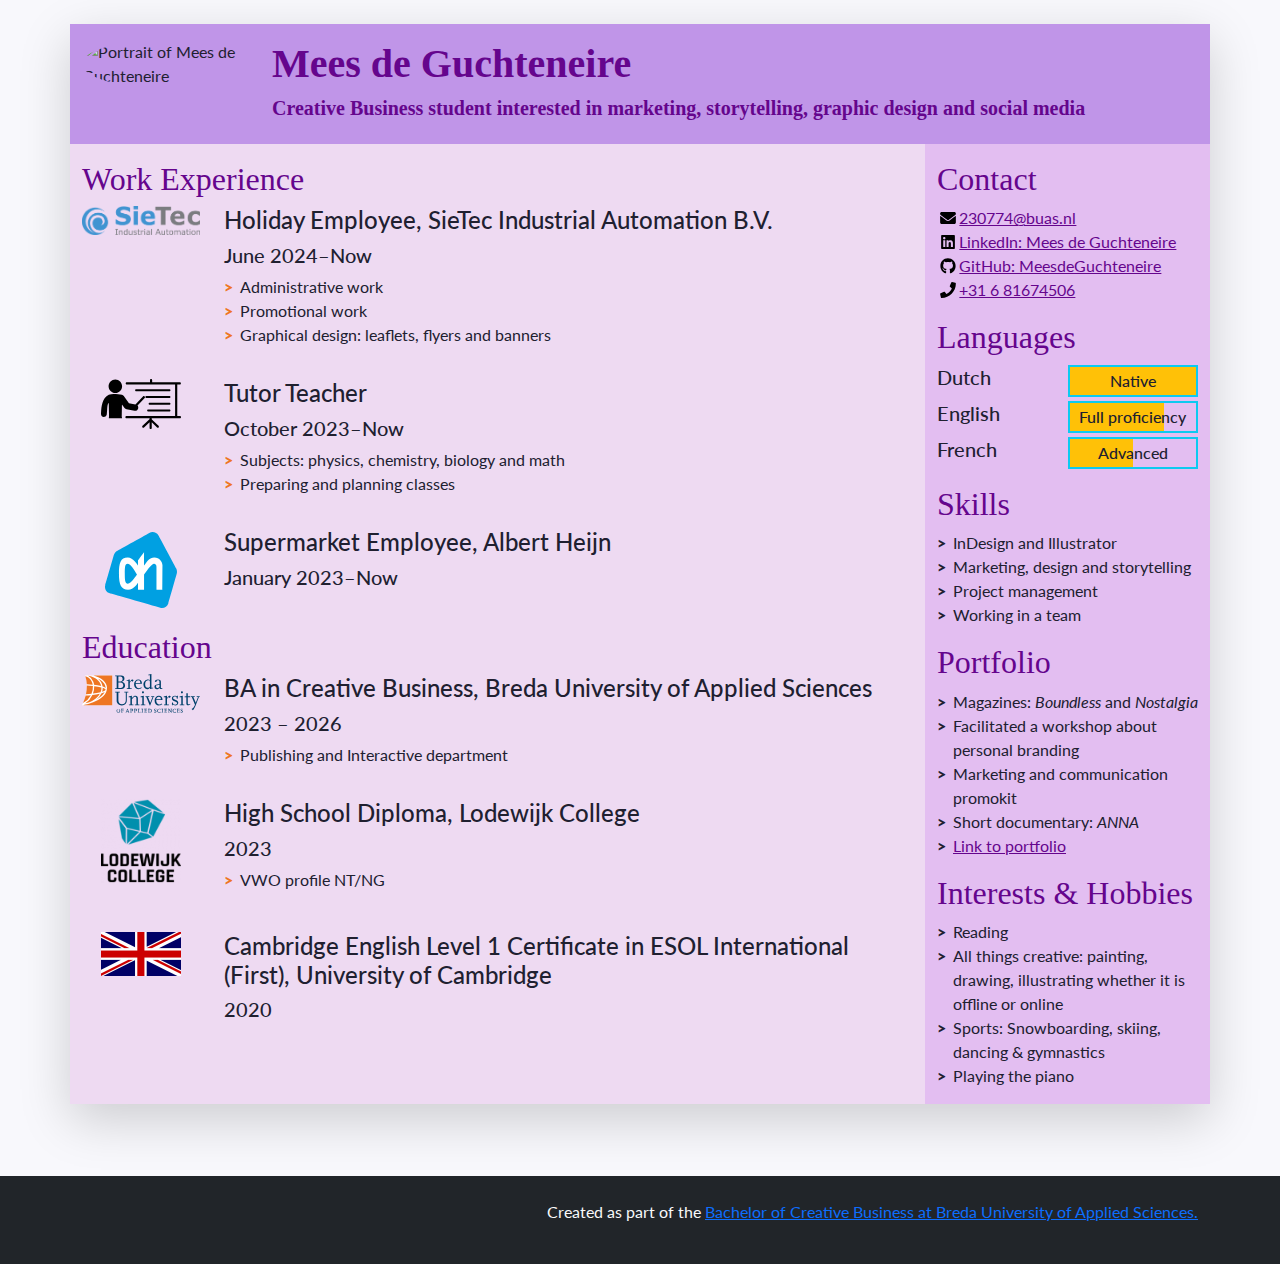
==== index.html @ fd17fecc "code change" ====
<!doctype html>
<html class="h-100" lang="en">
  
  <!-- An HTML document always starts with a "head", i.e. information about the page that isn't directly visible -->
  <head>
    <meta charset="utf-8">
    <meta name="viewport" content="width=device-width, initial-scale=1, shrink-to-fit=no">

    <!-- Links to the CSS styles from Bootstrap. -->
    <!-- -->
    <link href="https://cdn.jsdelivr.net/npm/bootstrap@5.3.3/dist/css/bootstrap.min.css" rel="stylesheet" integrity="sha384-QWTKZyjpPEjISv5WaRU9OFeRpok6YctnYmDr5pNlyT2bRjXh0JMhjY6hW+ALEwIH" crossorigin="anonymous">
    <!-- -->

    <!-- Links to our additional CSS styles -->
    <link rel="stylesheet" href="css/styles.css">
	  

    <title>Mees de Guchteneire's Resumé</title>
  </head>
  <!-- End of the head -->

  <!-- Start of the body, which contains everything visible on the page -->
  <body class="d-flex flex-column h-100 justify-content-between">

    <!--
      We use a Bootstrap container to align contents.
      The "container" class can be replaced by "container-fluid" to make a full width page.
      The "my-sm-4" class adds a margin (m) vertical (y) at sizes small (-sm-) and above, of 4 x 6 pixels
      The "resume-container" class doesn't come from Bootstrap, you can use it for your own styles
    -->
    <div class="container shadow-lg my-sm-4 resume-container">

      <!--
        <header> is a semantic element: it works exactly like <div>, but it gives information about the role of the code below.
        The "row" class is used for the Bootstrap grid.
      -->
      <header class="row resume-header justify-content-center">
        <!--
          A container to wrap around the portrait and align it. We use Bootstrap grid columns.
          This constrains the portrait to columns of decreasing sizes
        -->
        <div class="portrait-container col-5 col-sm-4 col-md-3 col-lg-2">
          <!--
            "w-100" makes sure the image takes the full width of the column it's in
            "rounded-circle" cuts a circle around the image
          -->
          <img class="w-100 rounded-circle my-3" src="images/profile-picture/cvpicture.png" alt="Portrait of Mees de Guchteneire" width="1775">
        </div>
        <!--
          A container to wrap around your name and tagline. Full-width at small size, then columns of increasing size.
        -->
        <div class="col-12 col-sm-8 col-md-9 col-lg-10 my-3 header-content">
          <h1 class="meescolor"><strong>Mees de Guchteneire</strong></h1>
          <h5 class="meescolor"><strong>Creative Business student interested in marketing, storytelling, graphic design and social media</strong></h5>
        </div>
      </header>

      <!--
        Another row in the Bootstrap grid, for the rest of the résumé.
        Biography and other details will be on top of each other at sizes XS and S, then next to each other.
        Use the "flex-row-reverse" class here to swap the columns around.
      -->
      <div class="row resume-bottom">

        <!--
          <main> is another semantic element. It will contain biographical info (professional experience and education).
        -->
        <main class="col-md-7 col-lg-8 col-xl-9 resume-main">

          <!--
            <section> is yet another semantic element. The first one is for professional experience.
          -->
          <section class="my-3 biography-section">
            <h2 class= "subheadermees">Work Experience&nbsp;</h2>
            <!--
              Each list item (li) in the unordered list (ul) below will be one job.
              "list-unstyled" is a class that hides the bullet points of a list.
            -->
            <ul class="biography-list list-unstyled">

              <!-- Top item (generally the latest or most relevant) in professional experience -->
              <li class="biography-item row mb-2">
                <!-- We're using a grid inside a grid so we can align logos and text -->
                <div class="logo-container col-3 col-sm-2 col-md-3 col-lg-2">
                  <img class="biography-logo mw-100 d-block mx-auto" src="images/icons/sieteclogo.png" alt="SieTec Logo" width="1074">
                </div>
                <div class="biography-contents col-9 col-sm-10 col-md-9 col-lg-10">
                  <h4>Holiday Employee, SieTec Industrial Automation B.V.</h4>
                  <h5>June 2024&ndash;Now</h5>
                  <!-- Use the list below to talk about your achievements -->
                  <ul class="biography-details list-unstyled">
                    <li>Administrative work</li>
                    <li>Promotional work</li>
                    <li>Graphical design: leaflets, flyers and banners</li>
                  </ul><br>
                </div>
				  
              </li>

				 
                <!-- We're using a grid inside a grid so we can align logos and text -->
                <li class="biography-item row mb-2">
                <!-- We're using a grid inside a grid so we can align logos and text -->
                <div class="logo-container col-3 col-sm-2 col-md-3 col-lg-2">
                  <img class="biography-logo mw-100 d-block mx-auto" src="images/icons/tutor.svg" alt="Tutor Icon" width="80">
                </div>
                <div class="biography-contents col-9 col-sm-10 col-md-9 col-lg-10">
                  <h4>Tutor Teacher</h4>
                  <h5>October 2023&ndash;Now</h5>
                  <!-- Use the list below to talk about your achievements -->
                  <ul class="biography-details list-unstyled">
                    <li>Subjects: physics, chemistry, biology and math</li>
                    <li>Preparing and planning classes</li>
                  
                  </ul><br>
                </div>
				  
              </li>
			
						
              <!-- 2nd item in professional experience -->
              <li class="biography-item row mb-2">
                <div class="logo-container col-3 col-sm-2 col-md-3 col-lg-2">
                <!-- We're using a grid inside a grid so we can align logos and text -->
                  <img class="biography-logo mw-100 d-block mx-auto" src="images/icons/albertheijn.svg" alt="Albert Heijn Logo" width="80">
                </div>
                <div class="biography-contents col-9 col-sm-10 col-md-9 col-lg-10">
                  <h4>Supermarket Employee, Albert Heijn</h4>
                  <h5>January 2023&ndash;Now</h5>
                  <!-- This entry doesn't have a list of achievements, but you can copy-paste the one from above -->
                </div>
              </li>

            </ul>
          </section>

          <!-- We're done with jobs, let's move on to schools -->

          <section class="my-3 biography-section">
            <h2 class="subheadermees">Education</h2>
            <ul class="biography-list list-unstyled">

              <!-- Top item in education. And by "top", I mean a Bachelor in Creative Business at BUas. -->
              <li class="biography-item row mb-2">
                <div class="logo-container col-3 col-sm-2 col-md-3 col-lg-2">
                  <img class="biography-logo mw-100 d-block mx-auto" src="images/schools/logo-buas.svg" alt="BUas Logo" width="120">
                </div>
                <div class="biography-contents col-9 col-sm-10 col-md-9 col-lg-10">
                  <h4>BA in Creative Business, Breda University of Applied Sciences</h4>
                  <h5>2023&nbsp;&ndash;&nbsp;2026</h5>
                  <!-- Use the list below to talk about minors, exchanges, extra-curricular activities. -->
                  <ul class="biography-details list-unstyled">
                    <li>Publishing and Interactive department</li>
                    
                  </ul><br>
                </div>
              </li>

              <!-- 2nd item in education -->
              <li class="biography-item row mb-2">
                <div class="logo-container col-3 col-sm-2 col-md-3 col-lg-2">
                  <img class="biography-logo mw-100 d-block mx-auto" src="images/schools/lodewijkcollege.png" alt="Lodewijk College Logo" width="80">
                </div>
                <div class="biography-contents col-9 col-sm-10 col-md-9 col-lg-10">
                  <h4>High School Diploma, Lodewijk College</h4>
                  <h5>2023</h5>
                  <ul class="biography-details list-unstyled">
                    <li>VWO profile NT/NG</li>
                  </ul><br>
                </div>
              </li>
            </ul>
			
			  
			  <li class="biography-item row mb-2">
                <div class="logo-container col-3 col-sm-2 col-md-3 col-lg-2">
                  <img class="biography-logo mw-100 d-block mx-auto" src="images/icons/englandflag.png" alt="Flag of England" width="80">
                </div>
                <div class="biography-contents col-9 col-sm-10 col-md-9 col-lg-10">
                  <h4>Cambridge English Level 1 Certificate in ESOL International (First), University of Cambridge</h4>
                  <h5>2020</h5>
                  <ul class="biography-details list-unstyled">
                  
                  </ul>
                </div>
              </li>
            
          </section>

          <!-- This is the end of the "Education" section -->

        </main>

        <!--
          We're done with the first column.
          We now move on to the column with contact details, languages and other skills
          <aside> is also a semantic element.
        -->
        <aside class="col-md-5 col-lg-4 col-xl-3 resume-aside">

          <!-- The first block will be contact details -->
          <section class="my-3 aside-section">
            <h2 class="subheadermees">Contact</h2>
            <!--
              A list of all your contact details.
              There are more icons in the images/icons folder, have a look if you want to add your LinkedIn or TikTok profile.
              Be careful and only put channels through which you really want to be contacted.
              If your phone number is your personal one, you may want to remove it!
            -->
            <ul class="contact-list list-unstyled">
              <li class="contact-item">
                <a class="d-flex align-items-center" href="mailto:230774@buas.nl" target="_blank">
                  <img class="contact-icon" src="images/icons/envelope.svg" alt="Email">
					230774@buas.nl
                </a>
              </li>
              <li class="contact-item">
                <a class="d-flex align-items-center" href="http://www.linkedin.com/in/mees-de-guchteneire-426b5425a" target="_blank">
                  <img class="contact-icon" src="images/icons/linkedin.svg" alt="LinkedIn">
                   LinkedIn: Mees de Guchteneire
                </a>
              </li>
              <li class="contact-item">
                <a class="d-flex align-items-center" href="https://github.com/MeesdeGuchteneire" target="_blank">
                  <img class="contact-icon" src="images/icons/github.svg" alt="Github">
                  GitHub: MeesdeGuchteneire
                </a>
              </li>
              <li class="contact-item">
                <a class="d-flex align-items-center" href="tel:+31-681674506" target="_blank">
                  <img class="contact-icon" src="images/icons/phone.svg" alt="Mobile Phone">
                  +31 6 81674506
                </a>
              </li>
            </ul>
          </section>

          <!-- End of contact details, moving on to languages -->

          <section class="my-3 aside-section">
            <h2 class="subheadermees">Languages</h2>
            <!-- Each item in the list is a language. Modify, add or remove depending on what you speak -->
            <ul class="language-list list-unstyled">
              <li class="language-item d-flex mb-1">
                <h5 class="language-name w-50">Dutch</h5>
                <div class="language-level w-50 border border-info border-2 position-relative">
                  <!-- The div below is a progress bar. Choose between w-25, w-50, w-75 and w-100 to show your level of fluency -->
                  <div class="language-progress position-absolute bg-warning h-100 w-100"></div>
                  <h6 class="position-absolute w-100 text-center top-0 py-1">Native</h6>
                </div>
              </li>
              <li class="language-item d-flex mb-1">
                <h5 class="language-name w-50">English</h5>
                <div class="language-level w-50 border border-info border-2 position-relative">
                  <!-- The div below is a progress bar. Choose between w-25, w-50, w-75 and w-100 to show your level of fluency -->
                  <div class="language-progress position-absolute bg-warning h-100 w-75"></div>
                  <h6 class="position-absolute w-100 text-center top-0 py-1">Full proficiency</h6>
                </div>
              </li>
              <li class="language-item d-flex mb-1">
                <h5 class="language-name w-50">French</h5>
                <div class="language-level w-50 border border-info border-2 position-relative">
                  <!-- The div below is a progress bar. Choose between w-25, w-50, w-75 and w-100 to show your level of fluency -->
                  <div class="language-progress position-absolute bg-warning h-100 w-50"></div>
                  <h6 class="position-absolute w-100 text-center top-0 py-1">Advanced</h6>
                </div>
              </li>
            </ul>
          </section>

          <!-- End of contact details, moving on to other skills -->

          <section class="my-3 aside-section">
            <h2 class="subheadermees">Skills</h2>
            <ul class="skill-list list-unstyled">
              <li class="skill-item">InDesign and Illustrator</li>
              <li class="skill-item">Marketing, design and storytelling</li>
              <li class="skill-item">Project management</li>
			  <li class="skill-item">Working in a team</li>
            </ul>
          </section>
			
			 <section class="my-3 aside-section">
            <h2 class="subheadermees">Portfolio</h2>
            <ul class="skill-list list-unstyled">
              <li class="skill-item">Magazines: <i>Boundless</i> and <i>Nostalgia</i></li>
              <li class="skill-item">Facilitated a workshop about personal branding</li>
              <li class="skill-item">Marketing and communication promokit</li>
			  <li class="skill-item">Short documentary: <i>ANNA</i></li>
			  <li class="skill-item"><a href="https://drive.google.com/drive/folders/1SZNywzW9wTUh79FKo7nTxe46wQ7QuBDv?usp=sharing" class="urlmees">Link to portfolio</a></li>
            </ul>
          </section>


          <!-- End of other skills, moving on to interest and hobbies -->

          <section class="my-3 aside-section">
            <h2 class="subheadermees">Interests &amp; Hobbies</h2>
            <ul class="skill-list list-unstyled">
              <li class="skill-item">Reading</li>
              <li class="skill-item">All things creative: painting, drawing, illustrating whether it is offline or online</li>
			  <li class="skill-item">Sports: Snowboarding, skiing, dancing &amp; gymnastics</li>
			  <li class="skill-item">Playing the piano</li>
            </ul>
          </section>

        </aside>
      </div>
    </div>

    <!-- And now, a footer! -->
    <footer class="bg-dark mt-sm-5 py-4 text-light">
      <p class="container text-end">
        Created as part of the <a href="https://www.buas.nl/en/programmes/creative-business" target="_blank">Bachelor of Creative Business at Breda University of Applied Sciences.</a>
      </p>
    </footer>

  </body>
</html>
---- css/styles.css ----
/* Use this file to use your own styles*/

/* Import declaration to use Google Fonts - check https://fonts.google.com/ for details */
	@import url('https://fonts.googleapis.com/css2?family=Lato:ital,wght@0,400;0,700;1,400;1,700&display=swap');
@import url("styles.css");

/* Styles for the body */

body {
	font-family: Lato, "Open Sans", Roboto, "Segoe UI", "Helvetica Neue", Helvetica, Arial, sans-serif;
	color: #202030;
	background-color: #f8f8fc;
}

/* Styles for custom classes in the document. (There are more, try to find them out!) */

.resume-header {
    background-color: #C095E8;
}

.resume-main {
	background-color: #fffefc;
}

.resume-aside {
	background-color: #fff0e0;
}

/* Styles for lists in the document */

.biography-details li::before, .skill-list li::before {
	content: ">";
	font-weight: 800;
	display: inline-block;
	width: 1em;
	margin-left: -1em;
}

.biography-details li::before {
	color: #EE7623;
}

.biography-details li, .skill-list li {
	padding-left: 1em;
}

/* Styles for contact icons */

.contact-icon {
	height: 1em;
	flex-basis: 1.4em;
}

.meescolor{
    color: #65058D;
    font-family: Cambria, "Hoefler Text", "Liberation Serif", Times, "Times New Roman", serif;	
}

.col-md-5{
    background-color: #E3BEF1;		
}

.col-md-7{
    background-color: #EEDAF2;	
}

.subheadermees{
	 color: #65058D;
    font-family: Cambria, "Hoefler Text", "Liberation Serif", Times, "Times New Roman", serif;	
}

.d-flex.align-items-center{
    color: #65058D;	
}

.urlmees{
    color: #65058D;	
}
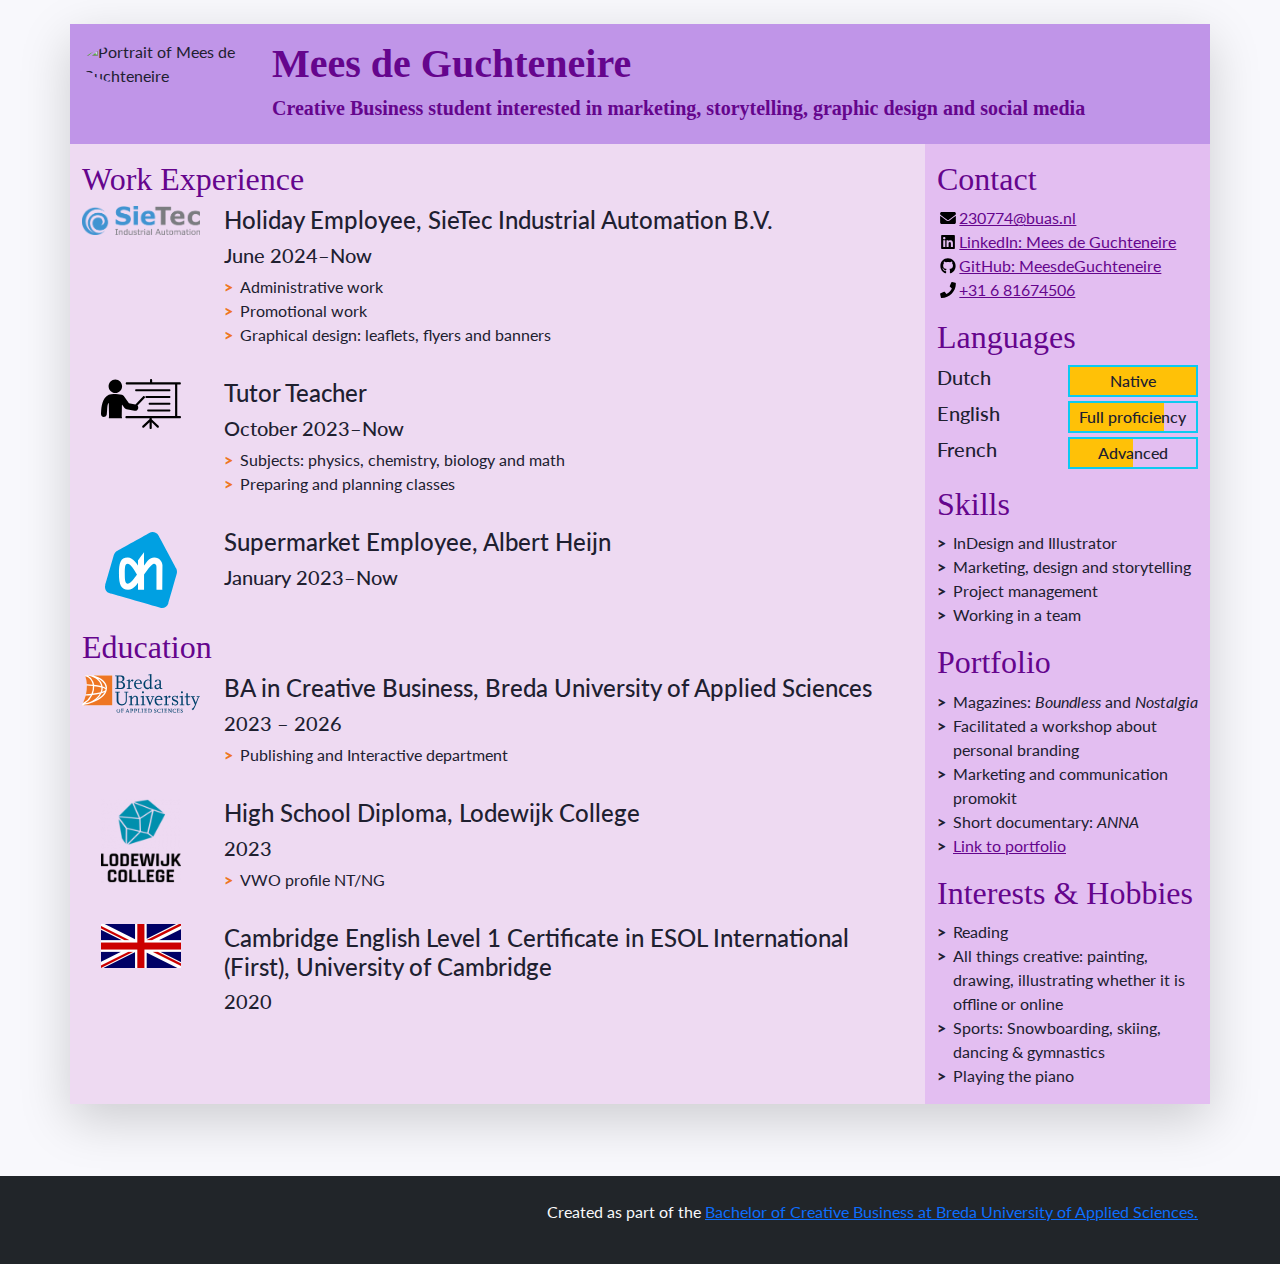
==== commit 98ba474c: "code change" ====
--- a/index.html
+++ b/index.html
@@ -136,7 +136,7 @@
 
           <!-- We're done with jobs, let's move on to schools -->
 
-          <section class="my-3 biography-section">
+			<section class="my-3 biography-section">
             <h2 class="subheadermees">Education</h2>
             <ul class="biography-list list-unstyled">
 
@@ -151,7 +151,7 @@
                   <!-- Use the list below to talk about minors, exchanges, extra-curricular activities. -->
                   <ul class="biography-details list-unstyled">
                     <li>Publishing and Interactive department</li>
-                    
+					  
                   </ul><br>
                 </div>
               </li>
@@ -166,26 +166,27 @@
                   <h5>2023</h5>
                   <ul class="biography-details list-unstyled">
                     <li>VWO profile NT/NG</li>
-                  </ul><br>
-                </div>
-              </li>
-            </ul>
-			
-			  
-			  <li class="biography-item row mb-2">
-                <div class="logo-container col-3 col-sm-2 col-md-3 col-lg-2">
-                  <img class="biography-logo mw-100 d-block mx-auto" src="images/icons/englandflag.png" alt="Flag of England" width="80">
-                </div>
-                <div class="biography-contents col-9 col-sm-10 col-md-9 col-lg-10">
-                  <h4>Cambridge English Level 1 Certificate in ESOL International (First), University of Cambridge</h4>
-                  <h5>2020</h5>
-                  <ul class="biography-details list-unstyled">
+                  
+					</ul><br>
+                </div>
+              </li>
+				
+			<li class="biography-item row mb-2">
+              <div class="logo-container col-3 col-sm-2 col-md-3 col-lg-2">
+                <img class="biography-logo mw-100 d-block mx-auto" src="images/icons/englandflag.png" alt="Flag of England" width="80">
+              </div>
+              <div class="biography-contents col-9 col-sm-10 col-md-9 col-lg-10">
+                <h4>Cambridge English Level 1 Certificate in ESOL International (First), University of Cambridge</h4>
+                <h5>2020</h5>
+                <ul class="biography-details list-unstyled">
                   
                   </ul>
                 </div>
               </li>
-            
-          </section>
+				
+            </ul>
+            </section>
+         
 
           <!-- This is the end of the "Education" section -->
 
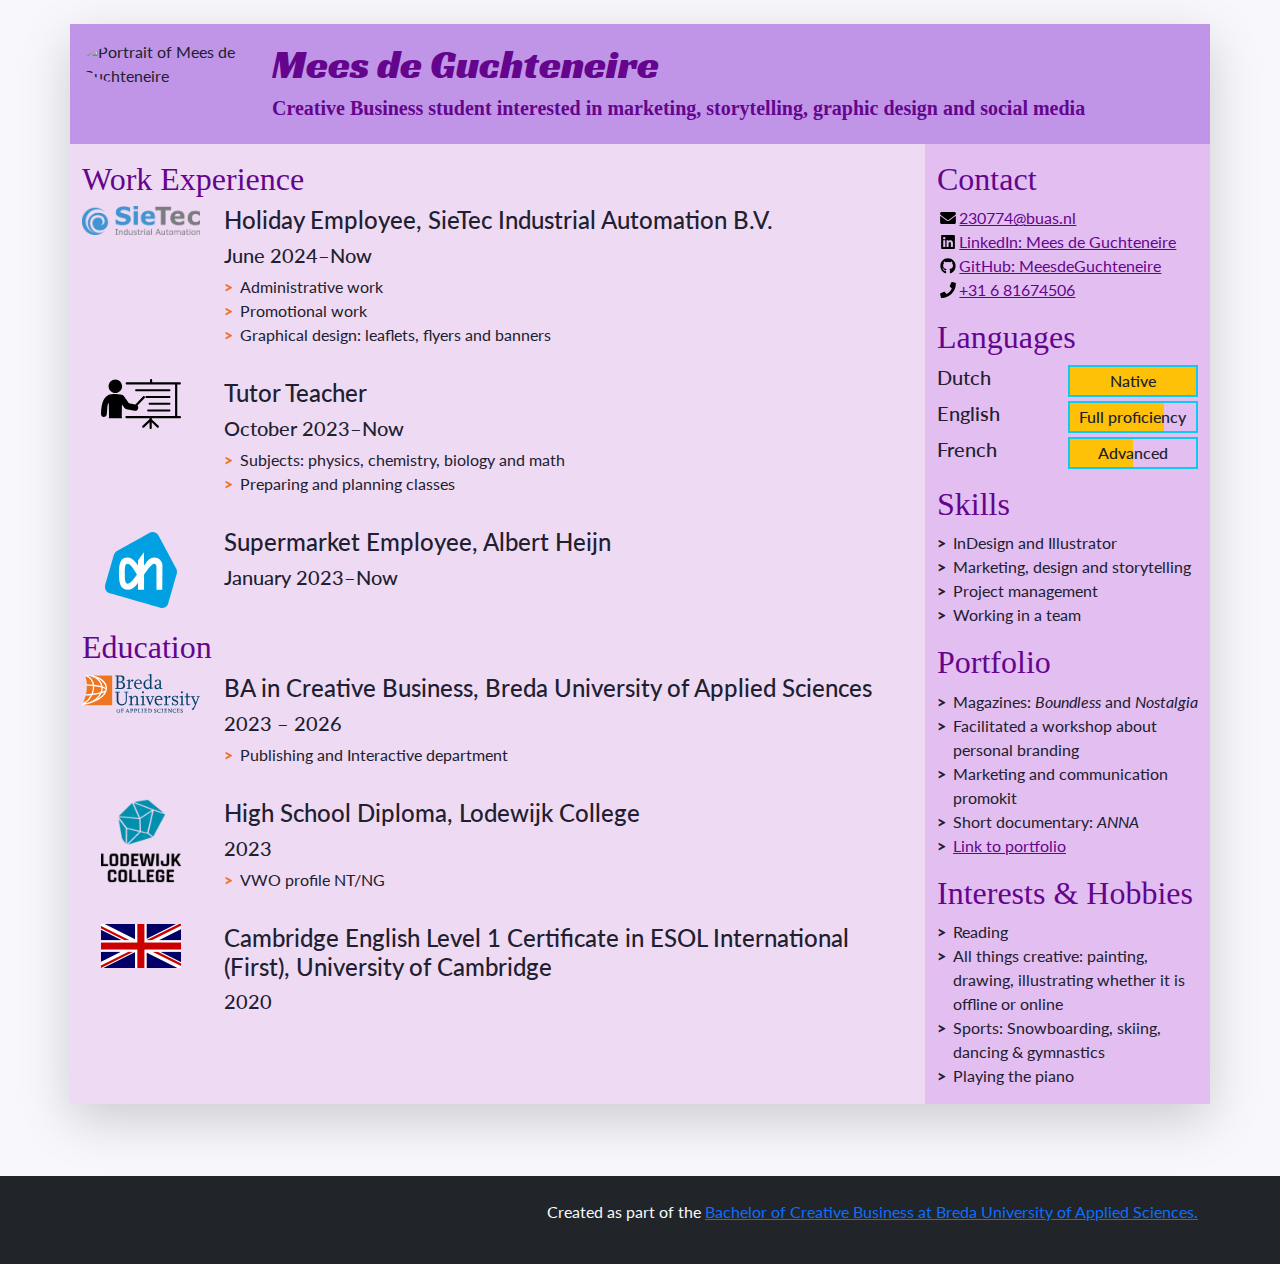
==== commit d855cc7b: "added a google font" ====
--- a/index.html
+++ b/index.html
@@ -1,14 +1,15 @@
 <!doctype html>
 <html class="h-100" lang="en">
   
-  <!-- An HTML document always starts with a "head", i.e. information about the page that isn't directly visible -->
   <head>
     <meta charset="utf-8">
     <meta name="viewport" content="width=device-width, initial-scale=1, shrink-to-fit=no">
 
-    <!-- Links to the CSS styles from Bootstrap. -->
-    <!-- -->
     <link href="https://cdn.jsdelivr.net/npm/bootstrap@5.3.3/dist/css/bootstrap.min.css" rel="stylesheet" integrity="sha384-QWTKZyjpPEjISv5WaRU9OFeRpok6YctnYmDr5pNlyT2bRjXh0JMhjY6hW+ALEwIH" crossorigin="anonymous">
+	  
+	<link rel="preconnect" href="https://fonts.googleapis.com">
+<link rel="preconnect" href="https://fonts.gstatic.com" crossorigin>
+<link href="https://fonts.googleapis.com/css2?family=Barrio&family=Questrial&family=Racing+Sans+One&display=swap" rel="stylesheet">
     <!-- -->
 
     <!-- Links to our additional CSS styles -->
@@ -34,23 +35,23 @@
         <header> is a semantic element: it works exactly like <div>, but it gives information about the role of the code below.
         The "row" class is used for the Bootstrap grid.
       -->
-      <header class="row resume-header justify-content-center">
+        <header class="row resume-header justify-content-center">
         <!--
           A container to wrap around the portrait and align it. We use Bootstrap grid columns.
           This constrains the portrait to columns of decreasing sizes
         -->
-        <div class="portrait-container col-5 col-sm-4 col-md-3 col-lg-2">
+          <div class="portrait-container col-5 col-sm-4 col-md-3 col-lg-2">
           <!--
             "w-100" makes sure the image takes the full width of the column it's in
             "rounded-circle" cuts a circle around the image
           -->
-          <img class="w-100 rounded-circle my-3" src="images/profile-picture/cvpicture.png" alt="Portrait of Mees de Guchteneire" width="1775">
+          <img class="w-100 rounded-circle my-3" src="images/portrait/cvpicture.png" alt="Portrait of Mees de Guchteneire" width="1775">
         </div>
         <!--
           A container to wrap around your name and tagline. Full-width at small size, then columns of increasing size.
         -->
         <div class="col-12 col-sm-8 col-md-9 col-lg-10 my-3 header-content">
-          <h1 class="meescolor"><strong>Mees de Guchteneire</strong></h1>
+          <h1 class="racing-sans-one-regular">Mees de Guchteneire</h1>
           <h5 class="meescolor"><strong>Creative Business student interested in marketing, storytelling, graphic design and social media</strong></h5>
         </div>
       </header>
@@ -143,7 +144,7 @@
               <!-- Top item in education. And by "top", I mean a Bachelor in Creative Business at BUas. -->
               <li class="biography-item row mb-2">
                 <div class="logo-container col-3 col-sm-2 col-md-3 col-lg-2">
-                  <img class="biography-logo mw-100 d-block mx-auto" src="images/schools/logo-buas.svg" alt="BUas Logo" width="120">
+                  <img class="biography-logo mw-100 d-block mx-auto" src="images/schools/buas.svg" alt="BUas Logo" width="120">
                 </div>
                 <div class="biography-contents col-9 col-sm-10 col-md-9 col-lg-10">
                   <h4>BA in Creative Business, Breda University of Applied Sciences</h4>
--- a/css/styles.css
+++ b/css/styles.css
@@ -75,4 +75,11 @@
 
 .urlmees{
     color: #65058D;	
-}+}
+
+.racing-sans-one-regular {
+  font-family: "Racing Sans One", sans-serif;
+  font-weight: 400;
+  font-style: normal;
+  color: #65058D;
+}
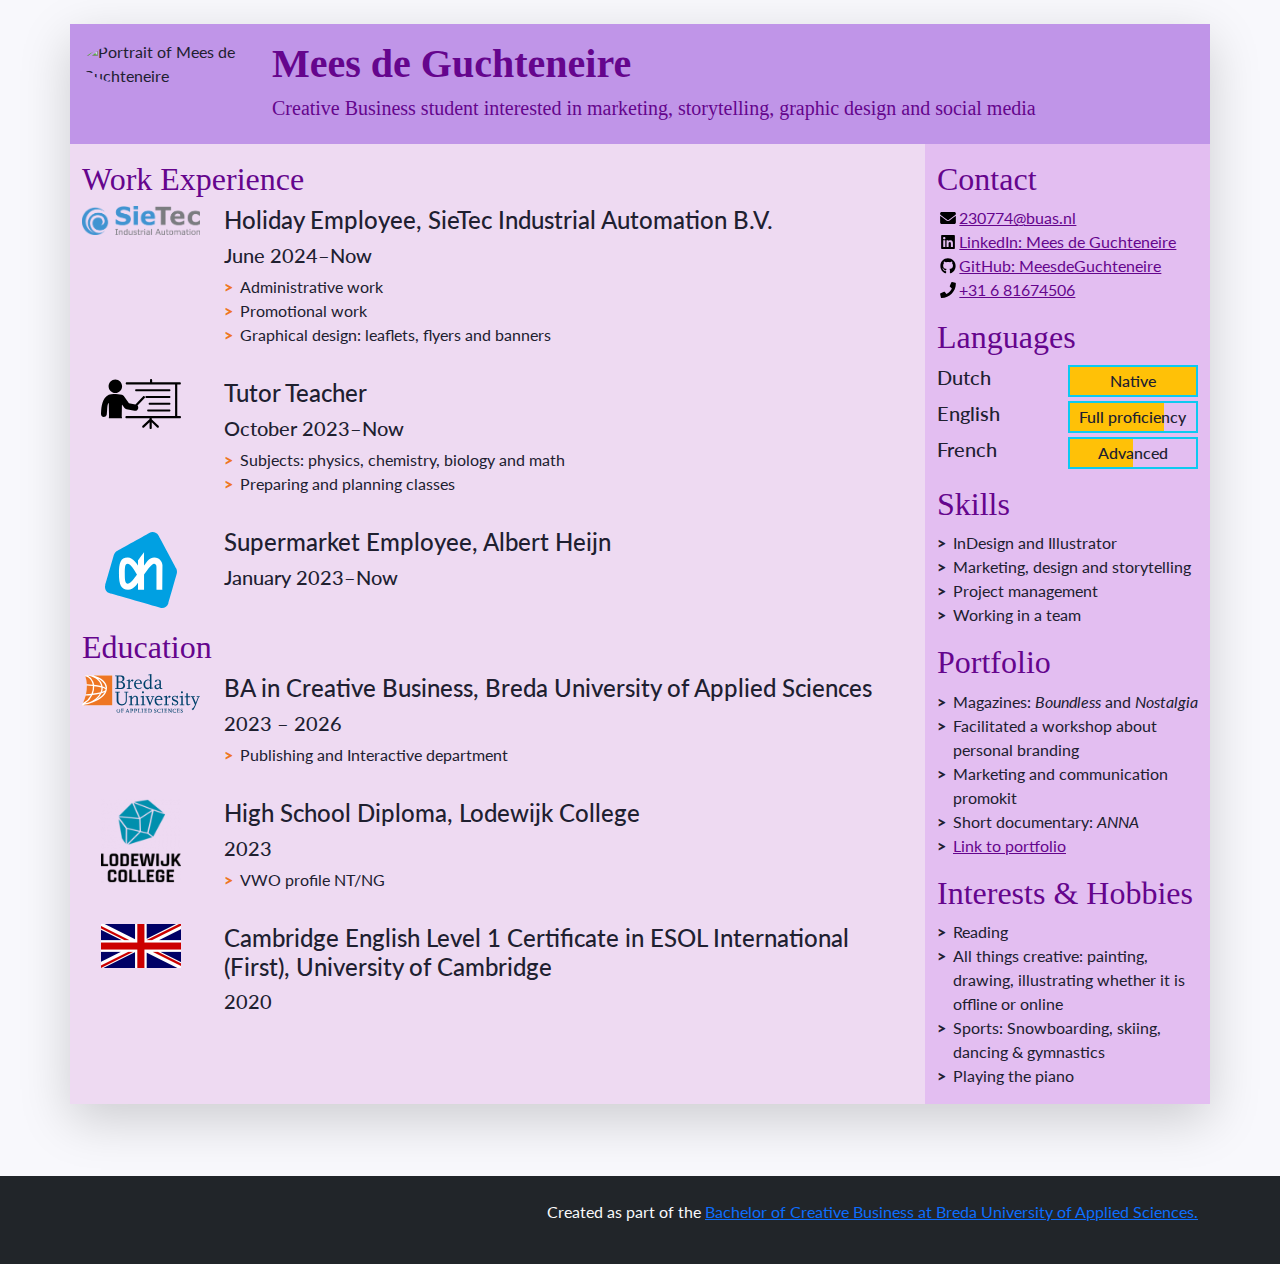
==== commit 86598363: "Deleted the google font" ====
--- a/index.html
+++ b/index.html
@@ -7,9 +7,6 @@
 
     <link href="https://cdn.jsdelivr.net/npm/bootstrap@5.3.3/dist/css/bootstrap.min.css" rel="stylesheet" integrity="sha384-QWTKZyjpPEjISv5WaRU9OFeRpok6YctnYmDr5pNlyT2bRjXh0JMhjY6hW+ALEwIH" crossorigin="anonymous">
 	  
-	<link rel="preconnect" href="https://fonts.googleapis.com">
-<link rel="preconnect" href="https://fonts.gstatic.com" crossorigin>
-<link href="https://fonts.googleapis.com/css2?family=Barrio&family=Questrial&family=Racing+Sans+One&display=swap" rel="stylesheet">
     <!-- -->
 
     <!-- Links to our additional CSS styles -->
@@ -51,8 +48,8 @@
           A container to wrap around your name and tagline. Full-width at small size, then columns of increasing size.
         -->
         <div class="col-12 col-sm-8 col-md-9 col-lg-10 my-3 header-content">
-          <h1 class="racing-sans-one-regular">Mees de Guchteneire</h1>
-          <h5 class="meescolor"><strong>Creative Business student interested in marketing, storytelling, graphic design and social media</strong></h5>
+          <h1 class="meescolor"><strong>Mees de Guchteneire</strong></h1>
+          <h5 class="meescolor">Creative Business student interested in marketing, storytelling, graphic design and social media</h5>
         </div>
       </header>
 
@@ -100,7 +97,7 @@
 
 				 
                 <!-- We're using a grid inside a grid so we can align logos and text -->
-                <li class="biography-item row mb-2">
+              <li class="biography-item row mb-2">
                 <!-- We're using a grid inside a grid so we can align logos and text -->
                 <div class="logo-container col-3 col-sm-2 col-md-3 col-lg-2">
                   <img class="biography-logo mw-100 d-block mx-auto" src="images/icons/tutor.svg" alt="Tutor Icon" width="80">
@@ -137,7 +134,7 @@
 
           <!-- We're done with jobs, let's move on to schools -->
 
-			<section class="my-3 biography-section">
+		 <section class="my-3 biography-section">
             <h2 class="subheadermees">Education</h2>
             <ul class="biography-list list-unstyled">
 
@@ -282,7 +279,7 @@
             </ul>
           </section>
 			
-			 <section class="my-3 aside-section">
+		 <section class="my-3 aside-section">
             <h2 class="subheadermees">Portfolio</h2>
             <ul class="skill-list list-unstyled">
               <li class="skill-item">Magazines: <i>Boundless</i> and <i>Nostalgia</i></li>
--- a/css/styles.css
+++ b/css/styles.css
@@ -65,7 +65,7 @@
 }
 
 .subheadermees{
-	 color: #65058D;
+	color: #65058D;
     font-family: Cambria, "Hoefler Text", "Liberation Serif", Times, "Times New Roman", serif;	
 }
 
@@ -77,9 +77,4 @@
     color: #65058D;	
 }
 
-.racing-sans-one-regular {
-  font-family: "Racing Sans One", sans-serif;
-  font-weight: 400;
-  font-style: normal;
-  color: #65058D;
-}
+
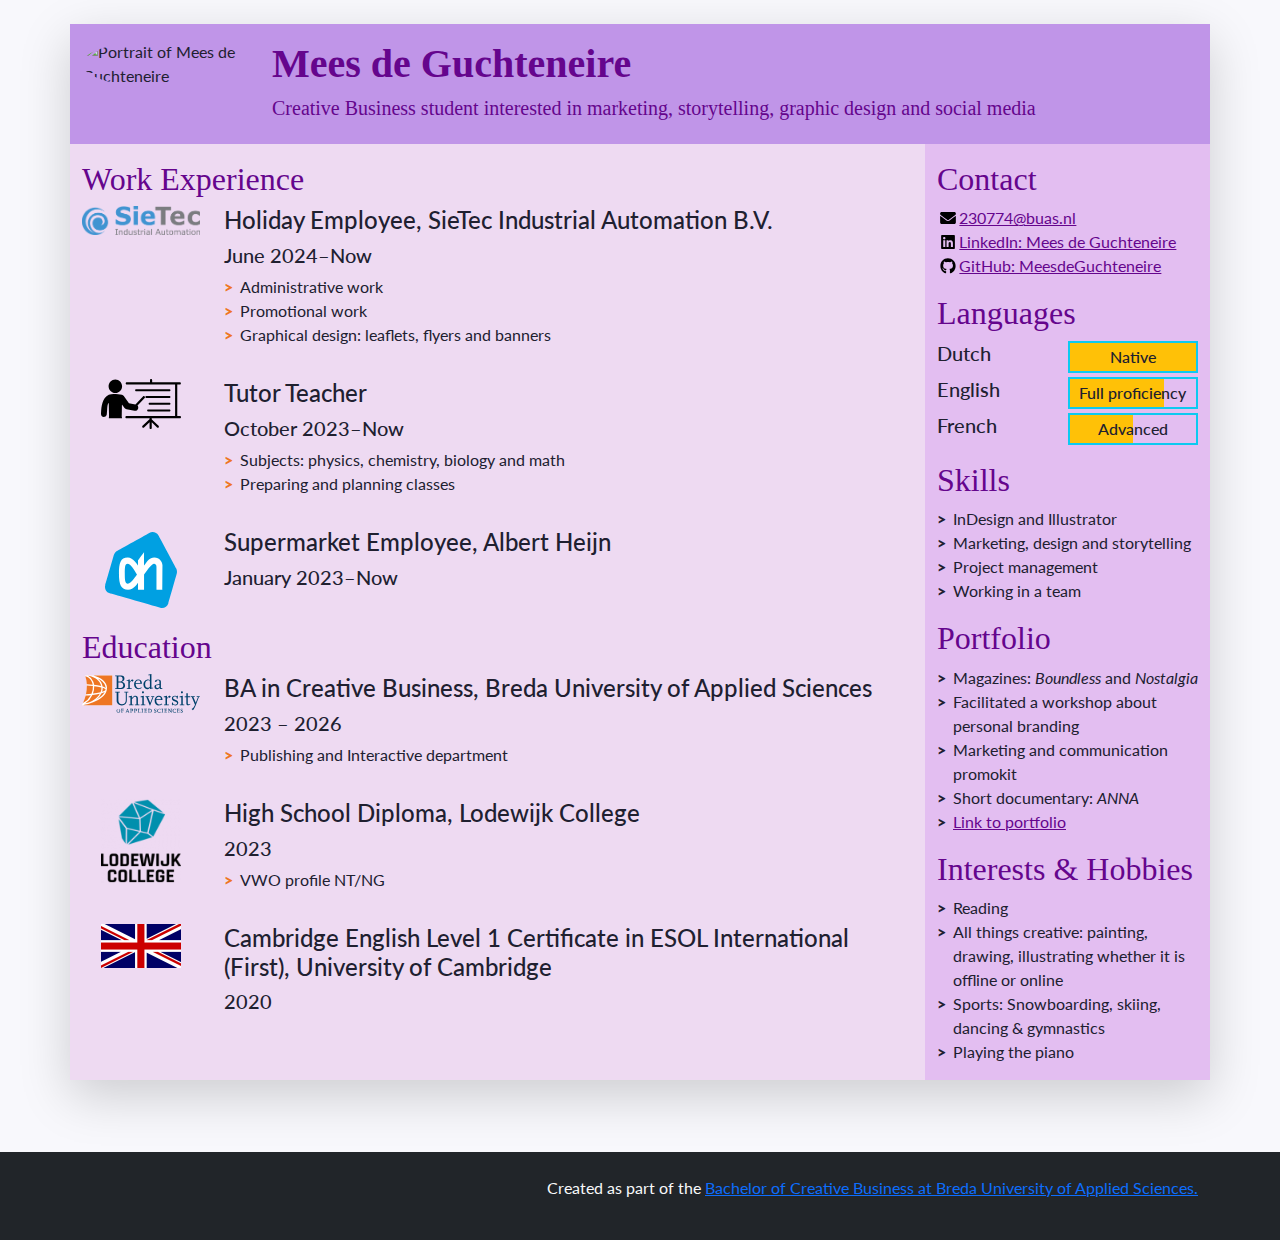
==== commit aafe292d: "code change" ====
--- a/index.html
+++ b/index.html
@@ -225,12 +225,7 @@
                   GitHub: MeesdeGuchteneire
                 </a>
               </li>
-              <li class="contact-item">
-                <a class="d-flex align-items-center" href="tel:+31-681674506" target="_blank">
-                  <img class="contact-icon" src="images/icons/phone.svg" alt="Mobile Phone">
-                  +31 6 81674506
-                </a>
-              </li>
+            
             </ul>
           </section>
 
